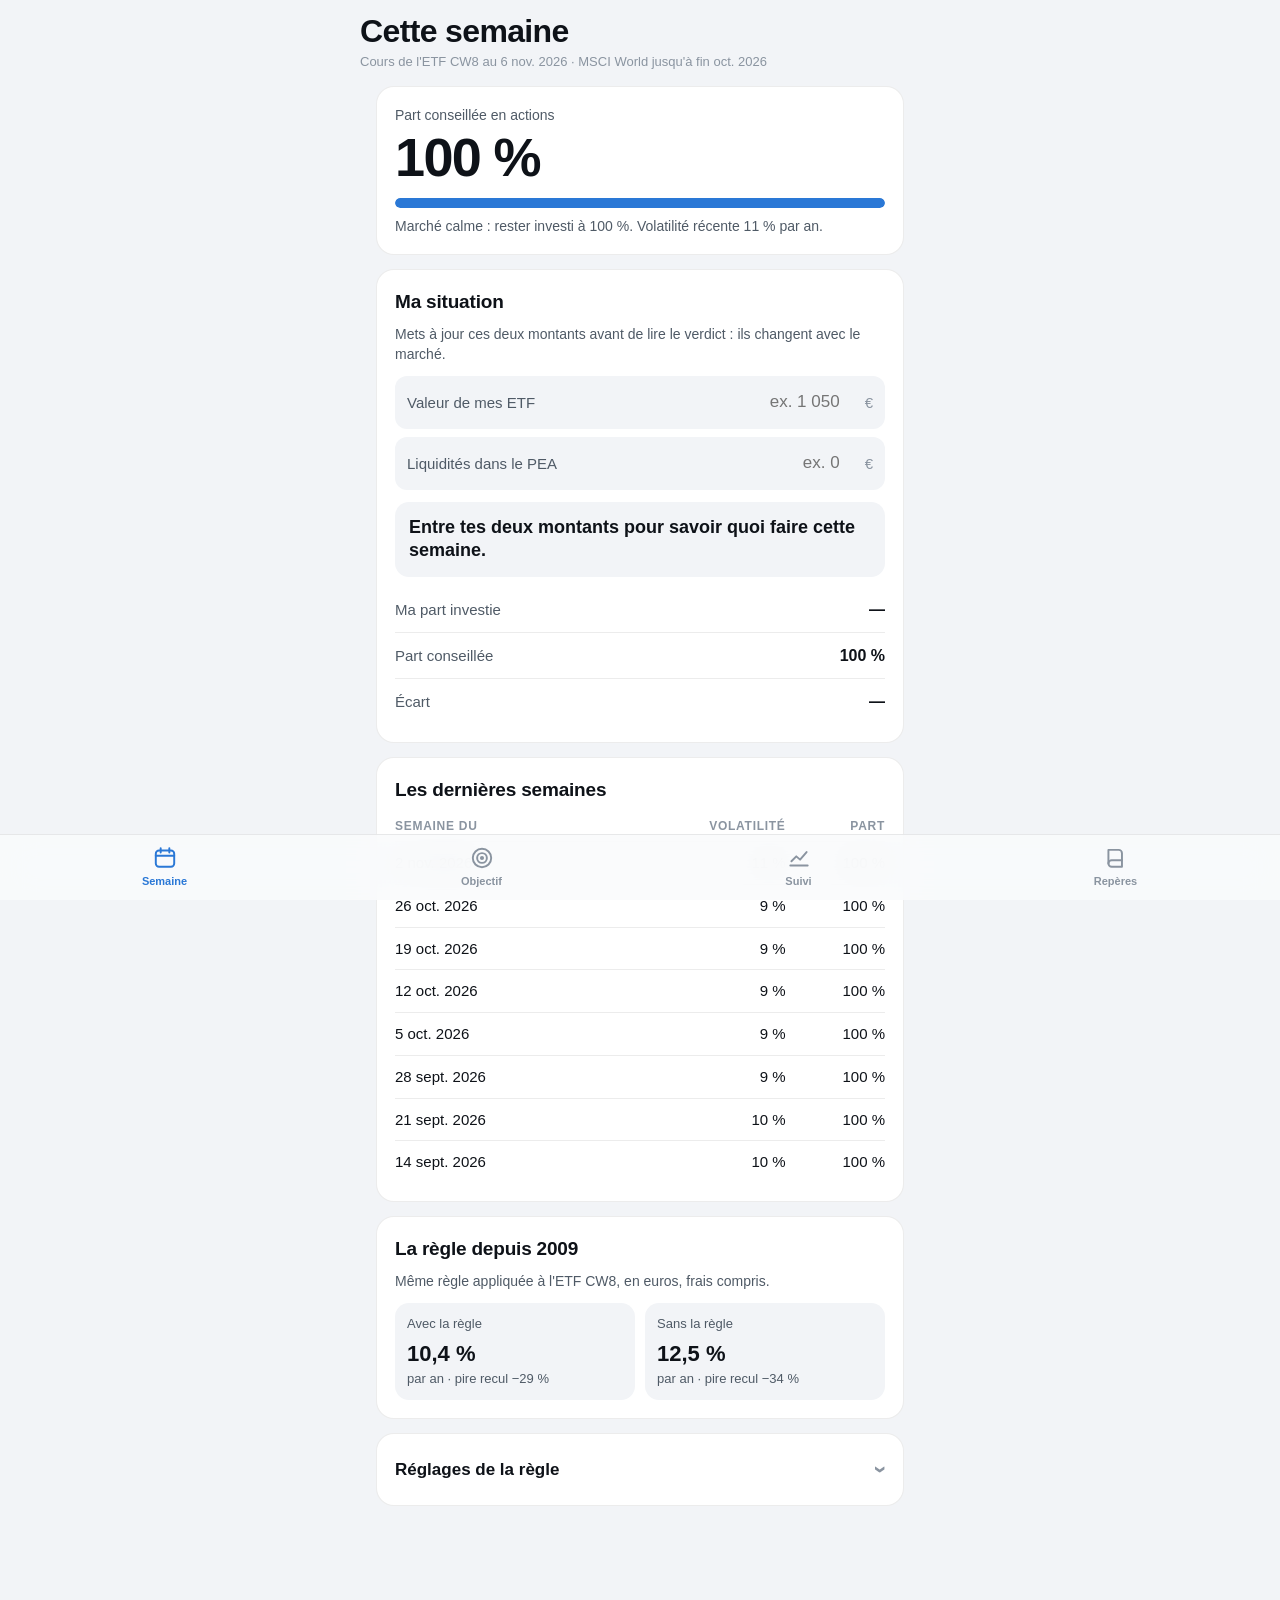
==== index.html @ bcfdb385 "Mon PEA : application iPhone de suivi du PEA Consigne de dosage hebdomadaire, objectif, suivi des re" ====
<!doctype html>
<html lang="fr">
<head>
<meta charset="utf-8">
<meta name="viewport" content="width=device-width, initial-scale=1, viewport-fit=cover">
<meta name="apple-mobile-web-app-capable" content="yes">
<meta name="mobile-web-app-capable" content="yes">
<meta name="apple-mobile-web-app-status-bar-style" content="black-translucent">
<meta name="apple-mobile-web-app-title" content="Mon PEA">
<meta name="theme-color" content="#f2f4f7" media="(prefers-color-scheme: light)">
<meta name="theme-color" content="#0b0d10" media="(prefers-color-scheme: dark)">
<title>Mon PEA</title>
<link rel="manifest" href="manifest.webmanifest">
<link rel="apple-touch-icon" href="icons/apple-touch-icon.png">
<link rel="icon" href="icons/icon-192.png">
<link rel="stylesheet" href="app.css">
</head>
<body>
<header class="top">
  <div class="top-in">
    <h1 id="title">Cette semaine</h1>
    <p class="stamp" id="stamp">Chargement des cours…</p>
  </div>
</header>

<main>
  <!-- SEMAINE -->
  <section class="view" id="v-semaine" data-title="Cette semaine">
    <div class="card hero">
      <div class="hero-k">Part conseillée en actions</div>
      <div class="hero-v" id="w-now">—</div>
      <div class="bar"><i id="w-bar"></i></div>
      <div class="hero-s" id="w-sub">—</div>
    </div>

    <div class="card">
      <h2>Ma situation</h2>
      <p class="muted">Mets à jour ces deux montants avant de lire le verdict : ils changent avec le marché.</p>
      <label class="field"><span>Valeur de mes ETF</span><input id="held" type="number" inputmode="decimal" placeholder="ex. 1 050" min="0"><em>€</em></label>
      <label class="field"><span>Liquidités dans le PEA</span><input id="cash" type="number" inputmode="decimal" placeholder="ex. 0" min="0"><em>€</em></label>
      <div class="verdict" id="verdict">Entre tes deux montants pour savoir quoi faire cette semaine.</div>
      <dl class="rows">
        <div><dt>Ma part investie</dt><dd id="m-cur">—</dd></div>
        <div><dt>Part conseillée</dt><dd id="m-tgt">—</dd></div>
        <div><dt>Écart</dt><dd id="m-gap">—</dd></div>
      </dl>
    </div>

    <div class="card">
      <h2>Les dernières semaines</h2>
      <table class="tbl"><thead><tr><th>Semaine du</th><th>Volatilité</th><th>Part</th></tr></thead><tbody id="weeks"></tbody></table>
    </div>

    <div class="card">
      <h2>La règle depuis 2009</h2>
      <p class="muted">Même règle appliquée à l'ETF CW8, en euros, frais compris.</p>
      <div class="duo" id="bt"></div>
    </div>

    <details class="card settings">
      <summary>Réglages de la règle</summary>
      <label class="field"><span>Volatilité acceptée</span><select id="s-tgt"><option value="0.15">15 % / an</option><option value="0.2">20 % / an</option><option value="0.3">30 % / an</option></select></label>
      <label class="field"><span>Réajuster si l'écart dépasse</span><select id="s-band"><option value="0.1">10 points</option><option value="0.2">20 points</option></select></label>
      <label class="field"><span>Mesure de la volatilité</span><select id="s-win"><option value="60">60 séances</option><option value="90">90 séances</option></select></label>
      <p class="muted">Réglage retenu : 20 % et 20 points. La règle protège dans les longues crises, réagit avec retard aux krachs rapides et coûte un peu de rendement en temps normal.</p>
    </details>
  </section>

  <!-- OBJECTIF -->
  <section class="view" id="v-objectif" data-title="Mon objectif" hidden>
    <div class="card hero">
      <div class="hero-k" id="o-k">Chances d'atteindre l'objectif</div>
      <div class="hero-v" id="o-prob">—</div>
      <div class="hero-s" id="o-sub">—</div>
    </div>

    <div class="card">
      <h2>Mon plan</h2>
      <label class="field"><span>Objectif</span><input id="o-target" type="number" inputmode="decimal" value="70000"><em>€</em></label>
      <div class="pair">
        <label class="field"><span>Mon âge</span><input id="o-age" type="number" inputmode="numeric" value="21"><em>ans</em></label>
        <label class="field"><span>Âge visé</span><input id="o-goal" type="number" inputmode="numeric" value="36"><em>ans</em></label>
      </div>
      <label class="field"><span>Déjà investi</span><input id="o-cap" type="number" inputmode="decimal" value="1000"><em>€</em></label>
      <div class="pair">
        <label class="field"><span>Par mois maintenant</span><input id="o-m1" type="number" inputmode="decimal" value="50"><em>€</em></label>
        <label class="field"><span>Jusqu'à</span><input id="o-until" type="number" inputmode="numeric" value="24"><em>ans</em></label>
      </div>
      <label class="field"><span>Par mois ensuite</span><input id="o-m2" type="number" inputmode="decimal" value="300"><em>€</em></label>
      <label class="field"><span>Montants</span><select id="o-real"><option value="1">Corrigés de l'inflation</option><option value="0">En euros courants</option></select></label>
    </div>

    <div class="card">
      <h2>Ce que ça donne</h2>
      <dl class="rows">
        <div><dt>Total versé</dt><dd id="o-paid">—</dd></div>
        <div><dt>Départ défavorable</dt><dd id="o-lo">—</dd></div>
        <div><dt>Départ typique</dt><dd id="o-med">—</dd></div>
        <div><dt>Départ favorable</dt><dd id="o-hi">—</dd></div>
      </dl>
      <div class="chart"><svg id="o-chart" viewBox="0 0 360 220" role="img" aria-label="Projection de la valeur du PEA"></svg></div>
      <div class="legend"><span><i class="band"></i>8 départs sur 10</span><span><i style="background:var(--accent)"></i>typique</span><span><i style="background:var(--muted)"></i>versé</span><span><i style="background:var(--good)"></i>objectif</span></div>
    </div>

    <div class="card">
      <h2>Pour y arriver</h2>
      <p class="muted" id="o-need-k">Versement mensuel nécessaire après tes études :</p>
      <dl class="rows">
        <div><dt>Une chance sur deux</dt><dd id="o-n50">—</dd></div>
        <div><dt>9 chances sur 10</dt><dd id="o-n90">—</dd></div>
      </dl>
      <p class="muted" id="o-note">—</p>
    </div>
  </section>

  <!-- SUIVI -->
  <section class="view" id="v-suivi" data-title="Mon suivi" hidden>
    <div class="card hero">
      <div class="hero-k">Valeur de mon PEA</div>
      <div class="hero-v" id="t-val">—</div>
      <div class="hero-s" id="t-sub">Ajoute un premier relevé pour démarrer le suivi.</div>
      <div class="bar"><i id="t-bar"></i></div>
      <div class="hero-s" id="t-goal">—</div>
    </div>

    <div class="card">
      <h2>Nouveau relevé</h2>
      <label class="field"><span>Date</span><input id="t-date" type="date"></label>
      <label class="field"><span>Total versé à ce jour</span><input id="t-paid" type="number" inputmode="decimal" placeholder="ex. 1 150"><em>€</em></label>
      <label class="field"><span>Valeur du PEA</span><input id="t-value" type="number" inputmode="decimal" placeholder="ex. 1 210"><em>€</em></label>
      <button class="btn" id="t-add" type="button">Enregistrer le relevé</button>
    </div>

    <div class="card">
      <h2>Évolution</h2>
      <div class="chart"><svg id="t-chart" viewBox="0 0 360 200" role="img" aria-label="Évolution du PEA"></svg></div>
      <div class="legend"><span><i style="background:var(--accent)"></i>valeur</span><span><i style="background:var(--muted)"></i>versé</span></div>
      <table class="tbl"><thead><tr><th>Date</th><th>Versé</th><th>Valeur</th><th></th></tr></thead><tbody id="t-list"></tbody></table>
    </div>

    <details class="card settings">
      <summary>Sauvegarde</summary>
      <p class="muted">Tes relevés sont enregistrés seulement sur ce téléphone. Copie la sauvegarde de temps en temps et colle-la dans tes notes.</p>
      <button class="btn ghost" id="b-copy" type="button">Copier la sauvegarde</button>
      <label class="field col"><span>Restaurer une sauvegarde</span><textarea id="b-text" rows="3" placeholder="Colle ici le texte de sauvegarde"></textarea></label>
      <button class="btn ghost" id="b-restore" type="button">Restaurer</button>
      <p class="muted" id="b-msg"></p>
    </details>
  </section>

  <!-- REPERES -->
  <section class="view" id="v-reperes" data-title="Repères" hidden>
    <div class="card"><h2>Mon plan</h2><ul class="list">
      <li><b>PEA chez Trade Republic</b>, ou PEA Jeune entre 18 et 25 ans si tu es rattaché au foyer fiscal de tes parents.</li>
      <li><b>Un ETF MSCI World éligible PEA</b> : DCAM ou WPEA (environ 0,20 % de frais par an), sinon CW8 (environ 0,38 %).</li>
      <li><b>Versement mensuel</b> par plan programmé, sans frais. Augmente-le dès que tu travailles : c'est le levier principal.</li>
      <li><b>Le dosage à 20 %</b> est un airbag : il réduit les pires chutes, il ne fait pas gagner plus.</li>
    </ul></div>
    <div class="card"><h2>Chaque semaine</h2><ol class="list">
      <li>Ouvre l'onglet <b>Semaine</b>.</li>
      <li>Entre la valeur de tes ETF et tes liquidités.</li>
      <li>N'agis que si le verdict le demande, environ 3 fois par an.</li>
      <li>Une fois par mois, ajoute un relevé dans <b>Suivi</b>.</li>
    </ol></div>
    <div class="card"><h2>Les règles du PEA</h2><ul class="list">
      <li><b>Avant 5 ans</b>, un retrait ferme le plan et les gains sont taxés à 31,4 %.</li>
      <li><b>Après 5 ans</b>, retraits partiels possibles sans fermer le plan ; seuls les gains retirés supportent 18,6 % de prélèvements sociaux (taux 2026).</li>
      <li>Les 5 ans comptent depuis <b>l'ouverture</b> : ouvrir tôt fait démarrer le compteur.</li>
      <li>Plafond de versements : 150 000 € (20 000 € pour le PEA Jeune, qui devient un PEA classique à 25 ans).</li>
    </ul></div>
    <div class="card"><h2>Ce qu'on a appris</h2><ul class="list">
      <li>Sur environ 250 stratégies de trading testées sérieusement, <b>aucune</b> n'est restée rentable après les vrais frais et sur des données jamais vues.</li>
      <li>À court terme, les anomalies font la taille du spread ; à long terme, il n'y en a plus.</li>
      <li>Un robot qui gagne 9 fois sur 10 peut tout reperdre sur le dixième trade.</li>
      <li>Quand un vendeur montre ses meilleurs comptes, demande combien il en a testé.</li>
      <li>Ce qui a fait le résultat : <b>le temps, la régularité des versements et ne pas vendre pendant les chutes</b>.</li>
    </ul></div>
    <div class="card"><h2>À savoir</h2><ul class="list">
      <li>Les projections reposent sur les actions mondiales depuis 2000 : deux grosses crises, mais aussi une excellente décennie américaine.</li>
      <li>Les frais Trade Republic (1 € par ordre, plans gratuits) et la fiscalité sont ceux relevés en novembre 2026 : vérifie-les.</li>
      <li>Cette application applique des règles mécaniques. Ce n'est pas un conseil d'investissement.</li>
    </ul></div>
  </section>
</main>

<nav class="tabs" aria-label="Navigation">
  <button data-v="semaine" aria-label="Semaine"><svg viewBox="0 0 24 24"><rect x="3.5" y="5" width="17" height="15" rx="3"/><path d="M3.5 10h17M8 3v4M16 3v4"/></svg><span>Semaine</span></button>
  <button data-v="objectif" aria-label="Objectif"><svg viewBox="0 0 24 24"><circle cx="12" cy="12" r="8.5"/><circle cx="12" cy="12" r="4.5"/><circle cx="12" cy="12" r="1" class="fill"/></svg><span>Objectif</span></button>
  <button data-v="suivi" aria-label="Suivi"><svg viewBox="0 0 24 24"><path d="M4 19h16"/><path d="M5 15l4.5-4.5 3.5 3 6-7"/></svg><span>Suivi</span></button>
  <button data-v="reperes" aria-label="Repères"><svg viewBox="0 0 24 24"><path d="M5 4.5h9.5a3 3 0 0 1 3 3V20H8a3 3 0 0 1-3-3z"/><path d="M5 17a3 3 0 0 1 3-3h9.5"/></svg><span>Repères</span></button>
</nav>

<script src="app.js"></script>
</body>
</html>
---- app.css ----
/* Mon PEA — interface pensee pour iPhone : police systeme, cartes groupees, barre d'onglets en bas. */
:root{
  --bg:#f2f4f7; --card:#ffffff; --ink:#0e1218; --ink-2:#4f5a66; --muted:#8a94a0;
  --line:rgba(14,18,24,.08); --field:#f2f4f7; --accent:#2a78d6; --accent-soft:rgba(42,120,214,.12);
  --good:#0f9d58; --good-soft:rgba(15,157,88,.12); --warn:#d97706; --crit:#d03b3b;
  --tab:rgba(250,251,252,.86);
  color-scheme:light;
}
@media (prefers-color-scheme:dark){:root{
  --bg:#0b0d10; --card:#16191e; --ink:#f2f5f8; --ink-2:#aab4bf; --muted:#7d8894;
  --line:rgba(255,255,255,.08); --field:#0f1215; --accent:#4b93ea; --accent-soft:rgba(75,147,234,.24);
  --good:#2bb673; --good-soft:rgba(43,182,115,.16); --warn:#f59e0b; --crit:#ef5a5a;
  --tab:rgba(18,21,25,.86);
  color-scheme:dark;
}}
*{box-sizing:border-box;-webkit-tap-highlight-color:transparent}
html,body{margin:0;background:var(--bg);color:var(--ink)}
body{font:16px/1.45 -apple-system,BlinkMacSystemFont,"SF Pro Text","Segoe UI",Roboto,sans-serif;-webkit-font-smoothing:antialiased;
  padding-bottom:calc(76px + env(safe-area-inset-bottom,0px))}
.top{position:sticky;top:0;z-index:5;background:var(--bg);padding:calc(env(safe-area-inset-top,0px) + 14px) 18px 8px}
.top-in{max-width:560px;margin:0 auto}
h1{font-size:32px;line-height:1.1;font-weight:700;letter-spacing:-.02em;margin:0}
.stamp{margin:4px 0 0;font-size:13px;color:var(--muted)}
main{max-width:560px;margin:0 auto;padding:6px 16px 20px}
.view{display:flex;flex-direction:column;gap:14px}
.card{background:var(--card);border-radius:18px;padding:18px;border:1px solid var(--line)}
h2{font-size:19px;font-weight:650;margin:0 0 8px;letter-spacing:-.01em}
.muted{color:var(--ink-2);font-size:14px;margin:0 0 12px}

.hero{text-align:left}
.hero-k{font-size:14px;color:var(--ink-2);font-weight:500}
.hero-v{font-size:54px;font-weight:700;letter-spacing:-.03em;line-height:1.05;margin:4px 0 2px;font-variant-numeric:tabular-nums}
.hero-s{font-size:14px;color:var(--ink-2)}
.bar{height:10px;border-radius:6px;background:var(--field);overflow:hidden;margin:12px 0 8px}
.bar i{display:block;height:100%;width:0;background:var(--accent);border-radius:6px;transition:width .4s ease}

.field{display:flex;align-items:center;gap:10px;background:var(--field);border-radius:12px;padding:4px 12px;margin:0 0 8px;min-height:48px}
.field span{flex:1;font-size:15px;color:var(--ink-2)}
.field input,.field select,.field textarea{font:inherit;font-size:17px;color:var(--ink);background:transparent;border:0;outline:0;text-align:right;width:46%;min-width:0;padding:10px 0}
.field select{text-align-last:right;-webkit-appearance:none;appearance:none;color:var(--accent);width:auto}
.field em{font-style:normal;color:var(--muted);font-size:15px}
.field.col{flex-direction:column;align-items:stretch;padding:10px 12px}
.field.col textarea{text-align:left;width:100%;font-size:14px}
.field input:focus,.field select:focus,.field textarea:focus{outline:none}
.field:focus-within{box-shadow:0 0 0 2px var(--accent)}
.pair{display:grid;grid-template-columns:1fr 1fr;gap:8px}
.pair .field input{width:52%}

.verdict{margin:12px 0 10px;padding:14px;border-radius:14px;background:var(--field);font-size:18px;font-weight:650;line-height:1.3}
.verdict small{display:block;font-size:14px;font-weight:400;color:var(--ink-2);margin-top:4px}
.verdict.ok{background:var(--good-soft)}
.verdict.act{background:var(--accent-soft)}

.rows{margin:0}
.rows div{display:flex;justify-content:space-between;align-items:baseline;padding:11px 0;border-top:1px solid var(--line)}
.rows div:first-child{border-top:0}
.rows dt{color:var(--ink-2);font-size:15px}
.rows dd{margin:0;font-weight:650;font-variant-numeric:tabular-nums}

.tbl{width:100%;border-collapse:collapse;font-size:15px;font-variant-numeric:tabular-nums}
.tbl th{font-size:12px;text-transform:uppercase;letter-spacing:.06em;color:var(--muted);font-weight:600;text-align:right;padding:6px 0}
.tbl td{text-align:right;padding:10px 0;border-top:1px solid var(--line)}
.tbl th:first-child,.tbl td:first-child{text-align:left}
.tbl .del{border:0;background:none;color:var(--crit);font-size:14px;padding:4px 0 4px 10px}

.duo{display:grid;grid-template-columns:1fr 1fr;gap:10px}
.duo div{background:var(--field);border-radius:14px;padding:12px}
.duo b{display:block;font-size:13px;color:var(--ink-2);font-weight:500;margin-bottom:4px}
.duo span{display:block;font-size:22px;font-weight:700;font-variant-numeric:tabular-nums}
.duo small{display:block;font-size:13px;color:var(--ink-2)}

.chart{margin:12px 0 6px}
.chart svg{display:block;width:100%;height:auto}
.legend{display:flex;flex-wrap:wrap;gap:6px 14px;font-size:13px;color:var(--ink-2);margin-bottom:6px}
.legend span{display:flex;align-items:center;gap:6px}
.legend i{display:block;width:14px;height:3px;border-radius:2px}
.legend i.band{height:10px;background:var(--accent-soft)}

.btn{display:block;width:100%;border:0;border-radius:14px;background:var(--accent);color:#fff;font:inherit;font-size:17px;font-weight:650;padding:14px;margin-top:6px}
.btn.ghost{background:var(--accent-soft);color:var(--accent);margin-bottom:10px}
.btn:active{opacity:.8}

.settings summary{font-size:17px;font-weight:650;list-style:none;cursor:pointer;display:flex;justify-content:space-between;align-items:center}
.settings summary::-webkit-details-marker{display:none}
.settings summary::after{content:"›";color:var(--muted);font-size:24px;transform:rotate(90deg);transition:transform .2s}
.settings[open] summary::after{transform:rotate(-90deg)}
.settings[open] summary{margin-bottom:12px}

.list{margin:0;padding-left:20px;display:flex;flex-direction:column;gap:8px;color:var(--ink-2);font-size:15px}
.list b{color:var(--ink)}

.tabs{position:fixed;left:0;right:0;bottom:0;z-index:10;display:grid;grid-template-columns:repeat(4,1fr);
  background:var(--tab);-webkit-backdrop-filter:saturate(180%) blur(18px);backdrop-filter:saturate(180%) blur(18px);
  border-top:1px solid var(--line);padding:6px 6px calc(6px + env(safe-area-inset-bottom,0px))}
.tabs button{border:0;background:none;color:var(--muted);font:inherit;font-size:11px;font-weight:600;display:flex;flex-direction:column;align-items:center;gap:3px;padding:4px 0}
.tabs svg{width:26px;height:26px;fill:none;stroke:currentColor;stroke-width:1.8;stroke-linecap:round;stroke-linejoin:round}
.tabs svg .fill{fill:currentColor}
.tabs button[aria-current="page"]{color:var(--accent)}
[hidden]{display:none!important}
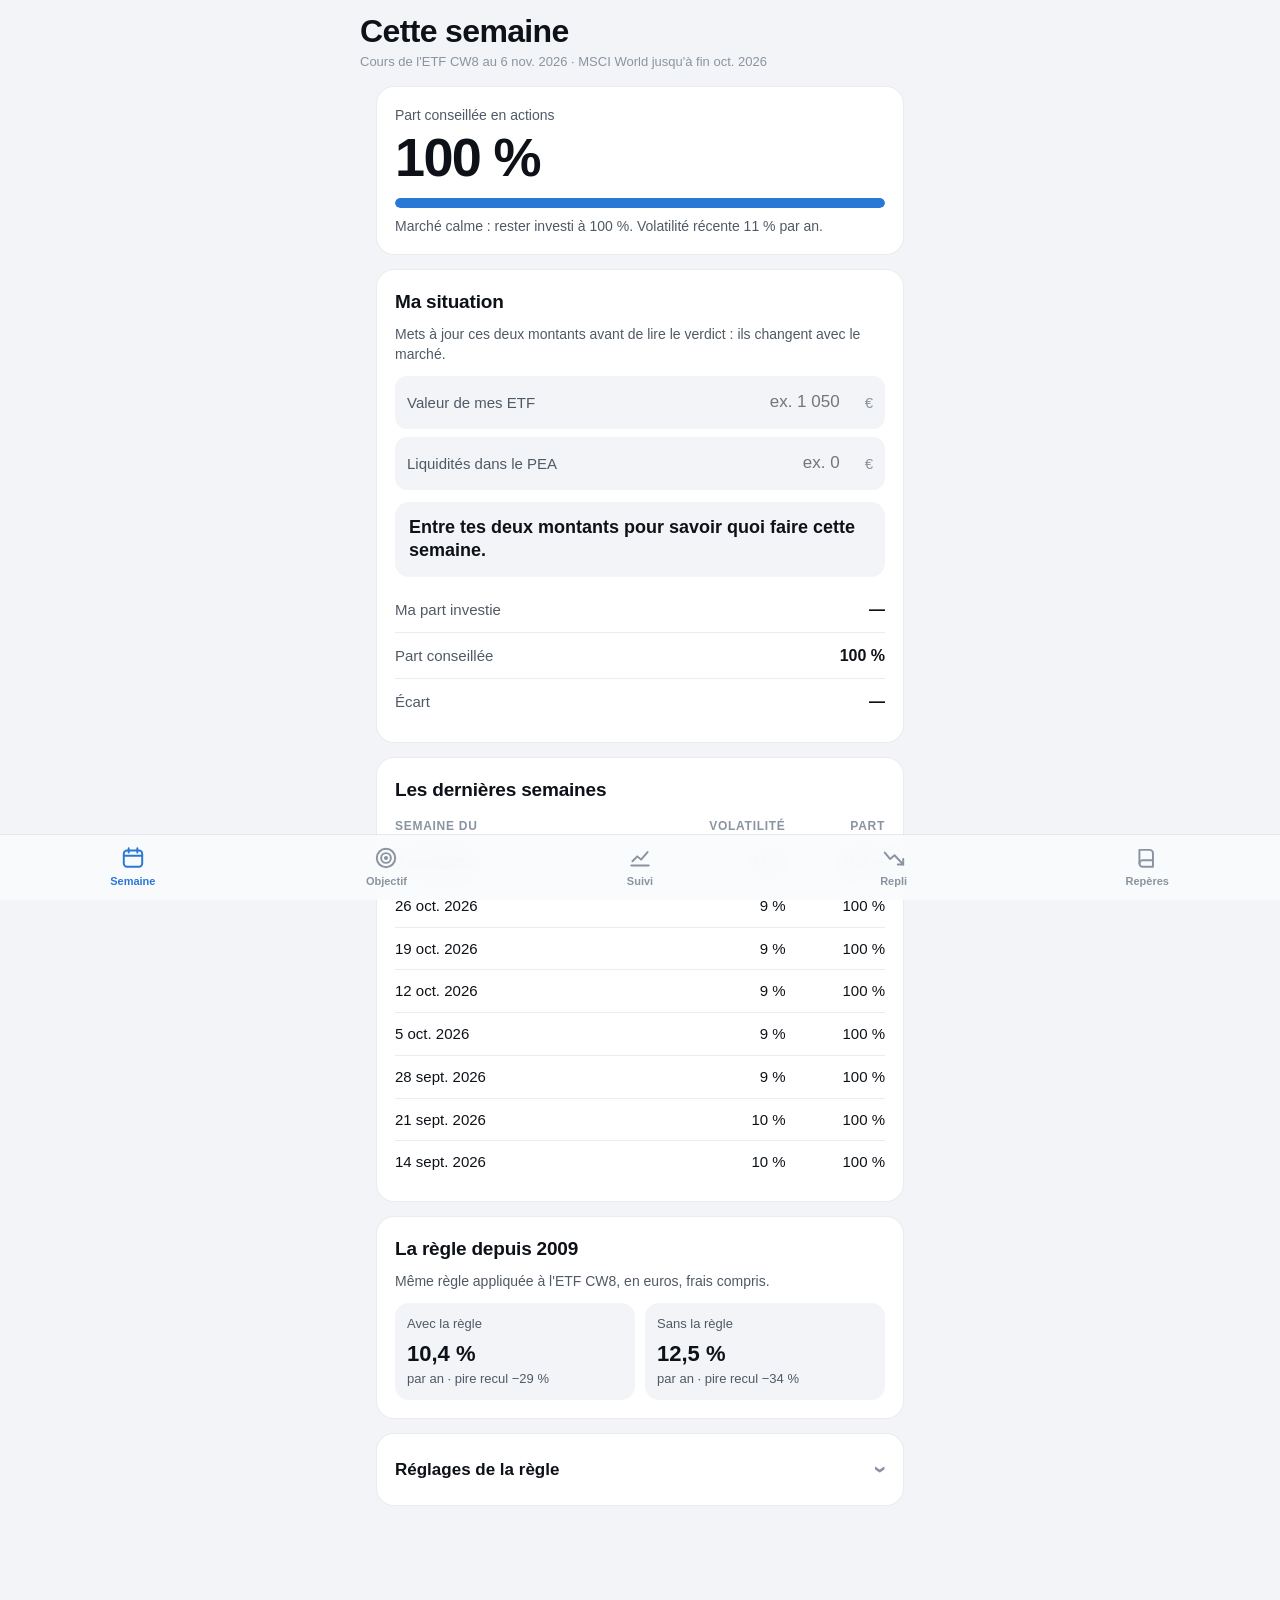
==== commit f5a76116: "Onglet Repli : signal du soir sur S&P 500 et Nasdaq-100 pour le suivi en démo Seuils de clôture calc" ====
--- a/index.html
+++ b/index.html
@@ -148,6 +148,50 @@
     </details>
   </section>
 
+  <!-- REPLI : regle de trading testee pour une prop firm, a suivre en demo -->
+  <section class="view" id="v-repli" data-title="Repli" hidden>
+    <div class="card">
+      <h2>Ce soir</h2>
+      <p class="muted" id="r-when">—</p>
+      <div id="r-now"></div>
+    </div>
+
+    <div class="card">
+      <h2>Taille de position</h2>
+      <p class="muted">1 fois la taille du compte sur chaque indice, comme dans les tests.</p>
+      <label class="field"><span>Taille du compte</span><input id="r-size" type="number" inputmode="decimal" placeholder="10 000" min="0"><em>$</em></label>
+      <dl class="rows" id="r-pos"></dl>
+      <p class="muted" style="margin:10px 0 0">Vérifie chez ta firme la valeur d'un lot (par exemple 1 lot = 1 × l'indice) et l'écart de prix entre son CFD et l'indice : applique plutôt le pourcentage indiqué.</p>
+    </div>
+
+    <div class="card">
+      <h2>Trades de la règle, 12 derniers mois</h2>
+      <p class="muted">Calculés sur les clôtures, frais non déduits. Compare-les avec ton compte démo.</p>
+      <table class="tbl"><thead><tr><th>Indice</th><th>Entrée</th><th>Sortie</th><th>Résultat</th></tr></thead><tbody id="r-trades"></tbody></table>
+      <p class="muted" id="r-sum" style="margin:10px 0 0"></p>
+    </div>
+
+    <div class="card">
+      <h2>La règle</h2>
+      <ul class="list">
+        <li><b>Acheter à la clôture</b> si l'indice est au-dessus de sa moyenne des 200 dernières clôtures et que son RSI à 2 jours passe sous 10.</li>
+        <li><b>Revendre à la clôture</b> dès que l'indice clôture au-dessus de sa moyenne des 5 dernières clôtures, au plus tard après 10 séances.</li>
+        <li>S&amp;P 500 et Nasdaq-100, un trade à la fois par indice, sans stop.</li>
+      </ul>
+    </div>
+
+    <div class="card">
+      <h2>À savoir</h2>
+      <ul class="list">
+        <li><b>Phase de démo d'abord</b> : suis la règle sur un compte démo pendant plusieurs mois avant d'acheter un challenge.</li>
+        <li>Depuis 2009 : environ 70 % de trades gagnants, +0,3 à +0,4 % net par trade, 8 à 9 trades par an et par indice. Pire trade −14 %.</li>
+        <li>Son avance sur la hausse normale du marché n'est plus prouvée depuis 2009 (t 1,5).</li>
+        <li><b>Inactivité</b> : FTMO et The5ers ferment un compte sans trade pendant 30 jours, FundedNext après 60. Demande au support, par écrit, si un petit trade suffit.</li>
+        <li>Des règles de firme relevées le 7 novembre 2026 : vérifie-les avant d'acheter. Ce n'est pas un conseil d'investissement.</li>
+      </ul>
+    </div>
+  </section>
+
   <!-- REPERES -->
   <section class="view" id="v-reperes" data-title="Repères" hidden>
     <div class="card"><h2>Mon plan</h2><ul class="list">
@@ -187,6 +231,7 @@
   <button data-v="semaine" aria-label="Semaine"><svg viewBox="0 0 24 24"><rect x="3.5" y="5" width="17" height="15" rx="3"/><path d="M3.5 10h17M8 3v4M16 3v4"/></svg><span>Semaine</span></button>
   <button data-v="objectif" aria-label="Objectif"><svg viewBox="0 0 24 24"><circle cx="12" cy="12" r="8.5"/><circle cx="12" cy="12" r="4.5"/><circle cx="12" cy="12" r="1" class="fill"/></svg><span>Objectif</span></button>
   <button data-v="suivi" aria-label="Suivi"><svg viewBox="0 0 24 24"><path d="M4 19h16"/><path d="M5 15l4.5-4.5 3.5 3 6-7"/></svg><span>Suivi</span></button>
+  <button data-v="repli" aria-label="Repli"><svg viewBox="0 0 24 24"><path d="M3.5 7l5 6 4-3.5 8 8.5"/><path d="M15.5 18h5v-5"/></svg><span>Repli</span></button>
   <button data-v="reperes" aria-label="Repères"><svg viewBox="0 0 24 24"><path d="M5 4.5h9.5a3 3 0 0 1 3 3V20H8a3 3 0 0 1-3-3z"/><path d="M5 17a3 3 0 0 1 3-3h9.5"/></svg><span>Repères</span></button>
 </nav>
 
--- a/app.css
+++ b/app.css
@@ -89,7 +89,7 @@
 .list{margin:0;padding-left:20px;display:flex;flex-direction:column;gap:8px;color:var(--ink-2);font-size:15px}
 .list b{color:var(--ink)}
 
-.tabs{position:fixed;left:0;right:0;bottom:0;z-index:10;display:grid;grid-template-columns:repeat(4,1fr);
+.tabs{position:fixed;left:0;right:0;bottom:0;z-index:10;display:grid;grid-template-columns:repeat(5,1fr);
   background:var(--tab);-webkit-backdrop-filter:saturate(180%) blur(18px);backdrop-filter:saturate(180%) blur(18px);
   border-top:1px solid var(--line);padding:6px 6px calc(6px + env(safe-area-inset-bottom,0px))}
 .tabs button{border:0;background:none;color:var(--muted);font:inherit;font-size:11px;font-weight:600;display:flex;flex-direction:column;align-items:center;gap:3px;padding:4px 0}
@@ -97,3 +97,13 @@
 .tabs svg .fill{fill:currentColor}
 .tabs button[aria-current="page"]{color:var(--accent)}
 [hidden]{display:none!important}
+
+/* Repli */
+.sig{border-radius:14px;background:var(--field);padding:14px;margin:0 0 10px}
+.sig:last-child{margin-bottom:0}
+.sig h3{margin:0 0 2px;font-size:13px;font-weight:600;color:var(--ink-2);text-transform:uppercase;letter-spacing:.06em}
+.sig .act{font-size:18px;font-weight:650;line-height:1.3}
+.sig small{display:block;font-size:14px;color:var(--ink-2);margin-top:4px}
+.sig.buy{background:var(--accent-soft)}
+.sig.hold{background:var(--good-soft)}
+.pos{color:var(--good)} .neg{color:var(--crit)}
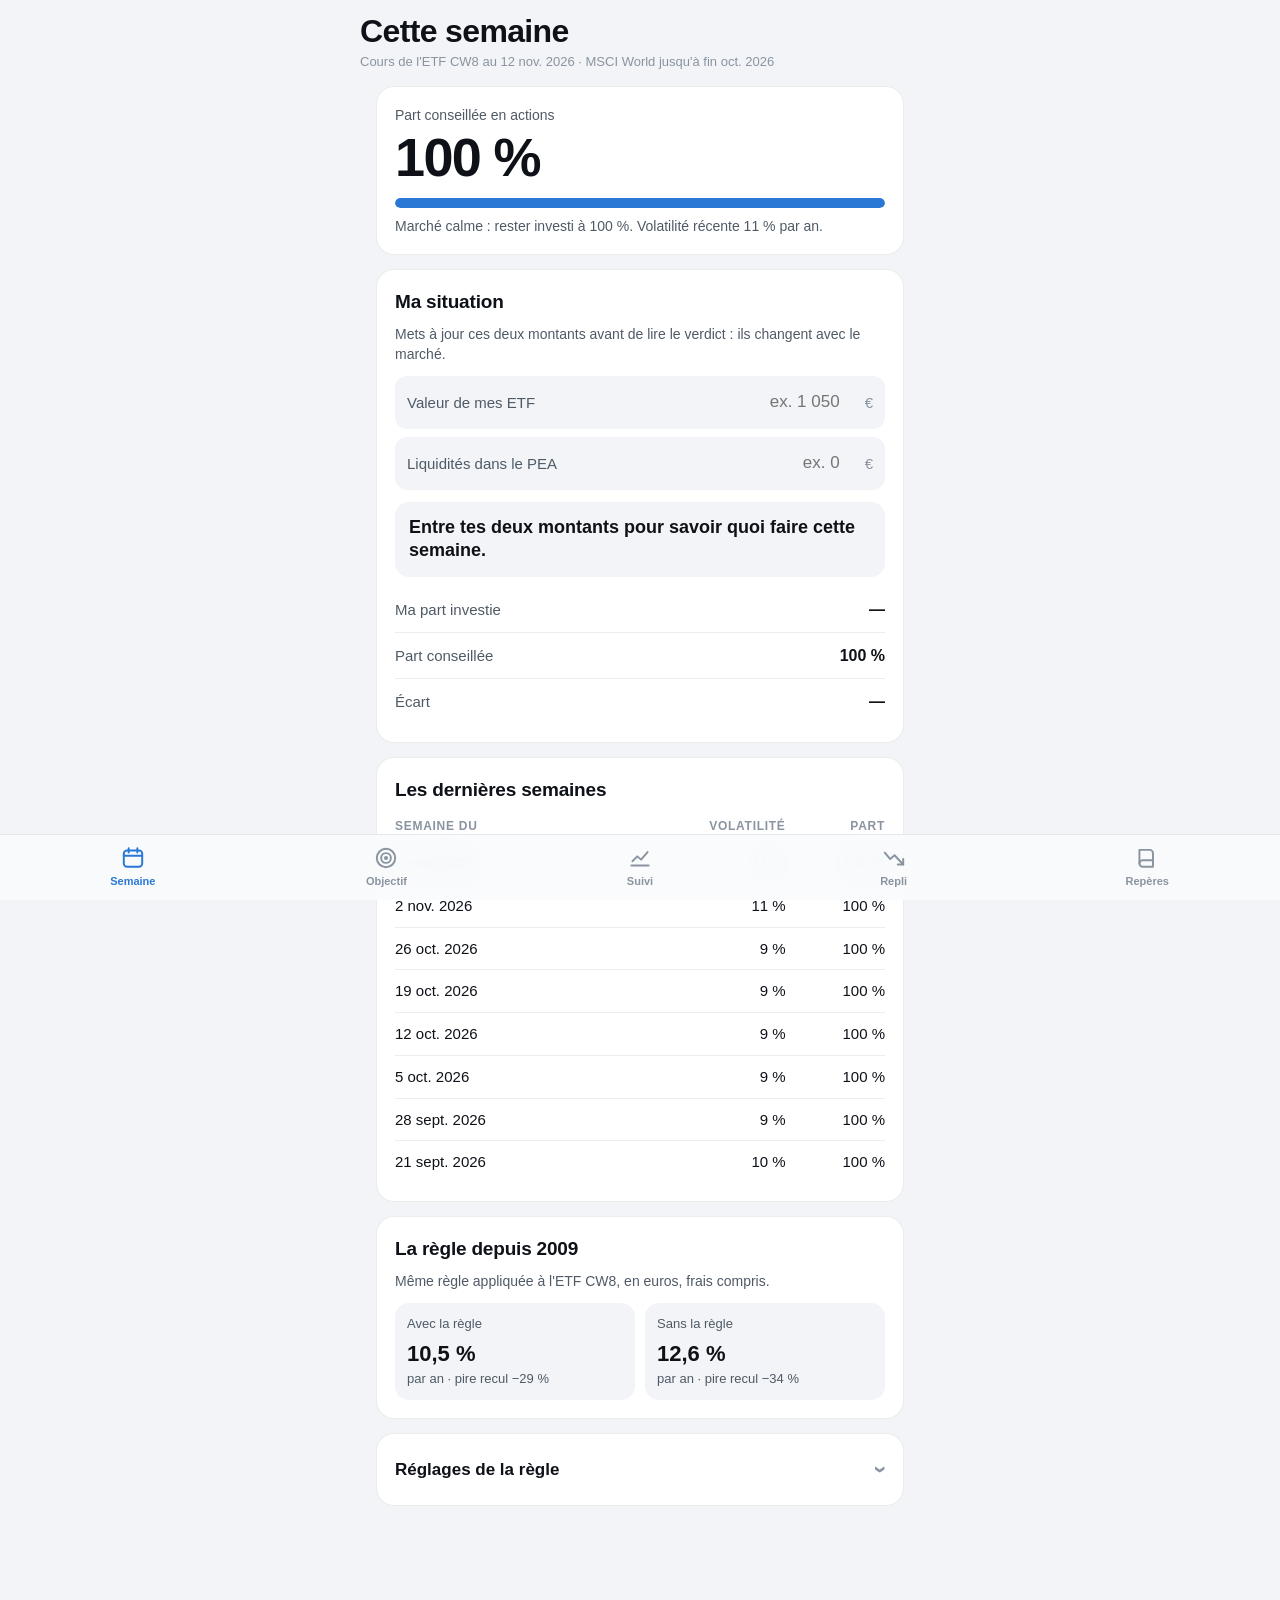
==== commit a23b0a93: "Mon PEA : lien vers l'application Triade Co-Authored-By: Claude Opus 5.5 <noreply@anthropic.com>" ====
--- a/index.html
+++ b/index.html
@@ -61,7 +61,7 @@
       <summary>Réglages de la règle</summary>
       <label class="field"><span>Volatilité acceptée</span><select id="s-tgt"><option value="0.15">15 % / an</option><option value="0.2">20 % / an</option><option value="0.3">30 % / an</option></select></label>
       <label class="field"><span>Réajuster si l'écart dépasse</span><select id="s-band"><option value="0.1">10 points</option><option value="0.2">20 points</option></select></label>
-      <label class="field"><span>Mesure de la volatilité</span><select id="s-win"><option value="60">60 séances</option><option value="90">90 séances</option></select></label>
+      <label class="field"><span>Mesure de la volatilité</span><select id="s-win"><option value="60">3 derniers mois</option><option value="90">4 derniers mois et demi</option></select></label>
       <p class="muted">Réglage retenu : 20 % et 20 points. La règle protège dans les longues crises, réagit avec retard aux krachs rapides et coûte un peu de rendement en temps normal.</p>
     </details>
   </section>
@@ -150,6 +150,15 @@
 
   <!-- REPLI : regle de trading testee pour une prop firm, a suivre en demo -->
   <section class="view" id="v-repli" data-title="Repli" hidden>
+    <a class="card" href="repli/" style="display:block;text-decoration:none;color:inherit;background:var(--accent-soft)">
+      <h2>Ouvrir l'application Repli →</h2>
+      <p class="muted" style="margin:0">Tableau de bord complet : ordres avec les lots, suivi du compte FundedNext, journal de trades. Installable à part sur l'écran d'accueil.</p>
+    </a>
+    <a class="card" href="triade/" style="display:block;text-decoration:none;color:inherit;background:var(--accent-soft)">
+      <h2>Ouvrir l'application Triade →</h2>
+      <p class="muted" style="margin:0">Moteur à trois branches pour le compte FundedNext Stellar Instant : ordres du soir sur 18 marchés avec stops, positions, bilan. Installable à part sur l'écran d'accueil.</p>
+    </a>
+
     <div class="card">
       <h2>Ce soir</h2>
       <p class="muted" id="r-when">—</p>
@@ -175,7 +184,7 @@
       <h2>La règle</h2>
       <ul class="list">
         <li><b>Acheter à la clôture</b> si l'indice est au-dessus de sa moyenne des 200 dernières clôtures et que son RSI à 2 jours passe sous 10.</li>
-        <li><b>Revendre à la clôture</b> dès que l'indice clôture au-dessus de sa moyenne des 5 dernières clôtures, au plus tard après 10 séances.</li>
+        <li><b>Revendre à la clôture</b> dès que l'indice clôture au-dessus de sa moyenne des 5 dernières clôtures, au plus tard après environ 2 semaines.</li>
         <li>S&amp;P 500 et Nasdaq-100, un trade à la fois par indice, sans stop.</li>
       </ul>
     </div>
